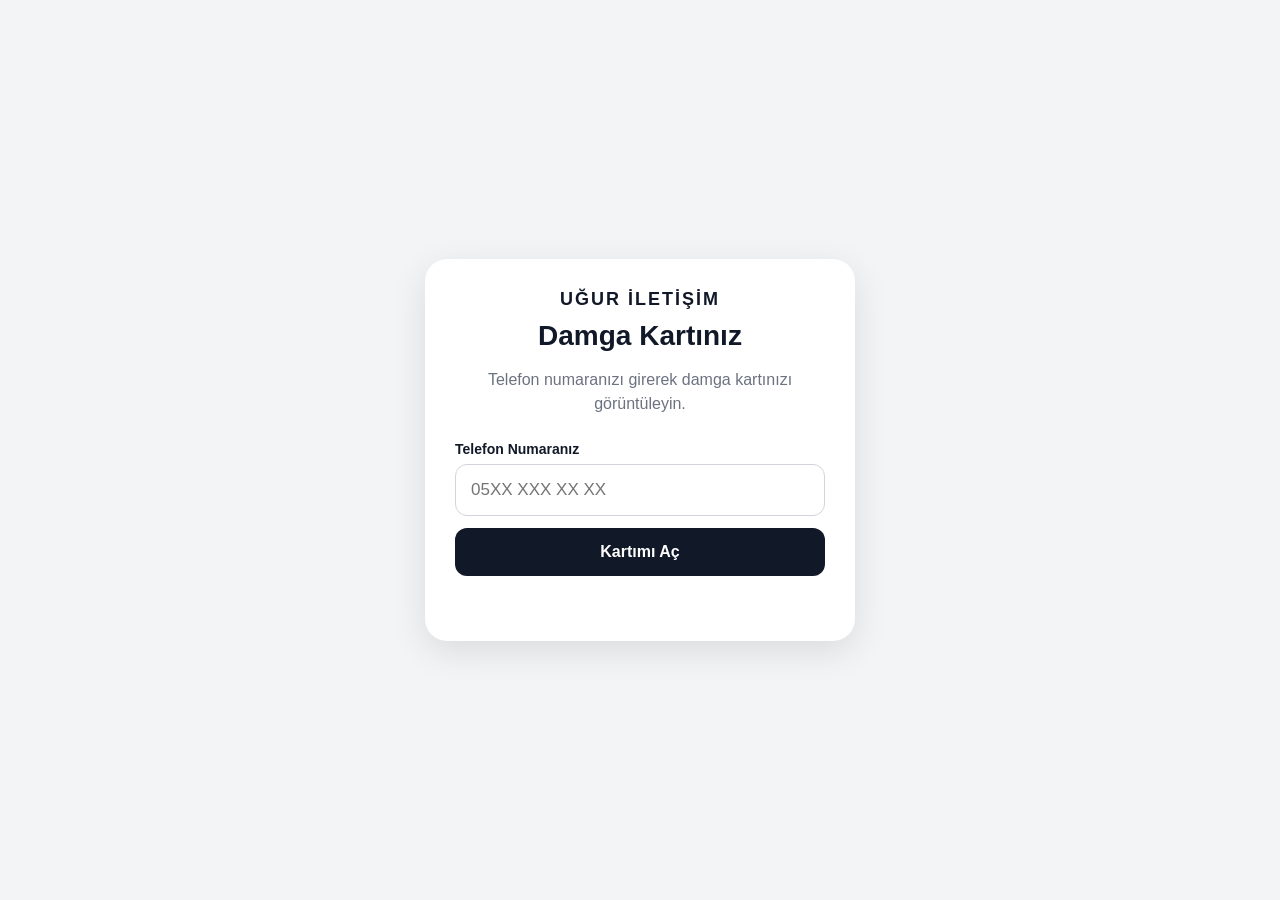
==== index.html @ b8836235 "Add files via upload" ====
<!DOCTYPE html>
<html lang="tr">
<head>
<meta charset="UTF-8">
<meta name="viewport" content="width=device-width, initial-scale=1.0">
<title>Uğur İletişim - Damga Kartı</title>
<link rel="stylesheet" href="style.css">
</head>
<body>
<div class="container">
<div class="card">
<div class="logo">UĞUR İLETİŞİM</div>
<h1>Damga Kartınız</h1>
<p class="description">Telefon numaranızı girerek damga kartınızı görüntüleyin.</p>
<form id="phoneForm">
<label for="phone">Telefon Numaranız</label>
<input type="tel" id="phone" placeholder="05XX XXX XX XX" maxlength="14" inputmode="tel" autocomplete="tel" required>
<button type="submit">Kartımı Aç</button>
</form>
<div id="message" class="message"></div>
<div id="customerCard" class="hidden">
<div class="customer-phone" id="customerPhone"></div>
<div id="stamps" class="stamps"></div>
<div id="count" class="stamp-count">0 / 10 Damga</div>
<button id="stampButton" class="stamp-button">Damga Kazan</button>
<div id="pinBox" class="pin-box hidden">
<h2>Mağaza Onayı</h2>
<p>Damga eklemek için mağazadan verilen 4 haneli şifreyi girin.</p>
<input type="password" id="pin" maxlength="4" inputmode="numeric" placeholder="••••" autocomplete="off">
<button id="confirmButton">Onayla</button>
<button id="cancelButton" class="cancel-button">Vazgeç</button>
</div>
<div id="result" class="message"></div>
</div>
</div>
</div>
<script src="config.js"></script>
<script src="app.js"></script>
</body>
</html>
---- style.css ----
*{box-sizing:border-box}body{margin:0;font-family:Arial,Helvetica,sans-serif;background:#f3f4f6;color:#111827}.container{min-height:100vh;display:flex;align-items:center;justify-content:center;padding:20px}.card{width:100%;max-width:430px;background:#fff;border-radius:22px;padding:30px;box-shadow:0 10px 35px rgba(0,0,0,.1)}.logo{text-align:center;font-size:18px;font-weight:800;letter-spacing:2px;margin-bottom:10px}h1{text-align:center;margin:8px 0;font-size:28px}.description{text-align:center;color:#6b7280;margin-bottom:25px;line-height:1.5}label{display:block;font-size:14px;font-weight:bold;margin-bottom:7px}input{width:100%;padding:15px;border:1px solid #d1d5db;border-radius:12px;font-size:17px;outline:none}input:focus{border-color:#111827}button{width:100%;border:none;border-radius:12px;padding:15px;margin-top:12px;font-size:16px;font-weight:bold;cursor:pointer;background:#111827;color:white}button:disabled{opacity:.5}.customer-phone{text-align:center;color:#6b7280;margin-top:25px;margin-bottom:15px}.stamps{display:grid;grid-template-columns:repeat(5,1fr);gap:10px;margin:20px 0}.stamp{aspect-ratio:1;border-radius:50%;display:flex;align-items:center;justify-content:center;font-size:20px;font-weight:bold;color:#9ca3af;border:2px dashed #d1d5db}.stamp.filled{background:#111827;color:white;border:2px solid #111827}.stamp-count{text-align:center;font-size:19px;font-weight:bold;margin-top:10px}.pin-box{margin-top:20px;padding:20px;border-radius:16px;background:#f3f4f6;text-align:center}.pin-box h2{margin-top:0}.pin-box p{color:#6b7280;font-size:14px;line-height:1.5}.pin-box input{text-align:center;font-size:24px;letter-spacing:8px}.cancel-button{background:#e5e7eb;color:#111827}.message{min-height:20px;margin-top:15px;text-align:center;font-size:14px}.success{color:#15803d}.error{color:#b91c1c}.hidden{display:none}@media(max-width:480px){.card{padding:24px}h1{font-size:25px}}
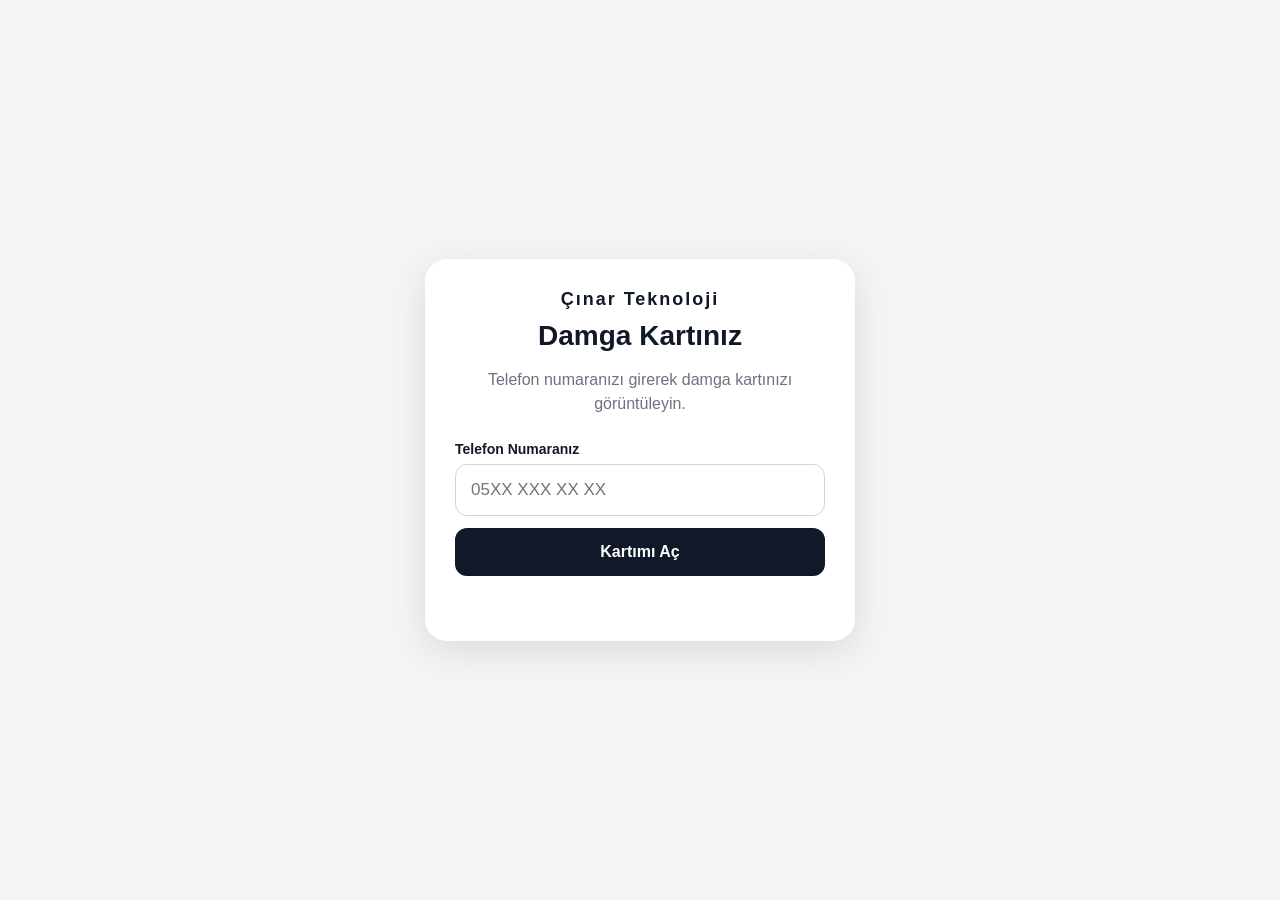
==== commit 0c9103bf: "Update index.html" ====
--- a/index.html
+++ b/index.html
@@ -3,13 +3,13 @@
 <head>
 <meta charset="UTF-8">
 <meta name="viewport" content="width=device-width, initial-scale=1.0">
-<title>Uğur İletişim - Damga Kartı</title>
+<title>Çınar Teknoloji - Damga Kartı</title>
 <link rel="stylesheet" href="style.css">
 </head>
 <body>
 <div class="container">
 <div class="card">
-<div class="logo">UĞUR İLETİŞİM</div>
+<div class="logo">Çınar Teknoloji</div>
 <h1>Damga Kartınız</h1>
 <p class="description">Telefon numaranızı girerek damga kartınızı görüntüleyin.</p>
 <form id="phoneForm">
@@ -37,4 +37,4 @@
 <script src="config.js"></script>
 <script src="app.js"></script>
 </body>
-</html>+</html>
